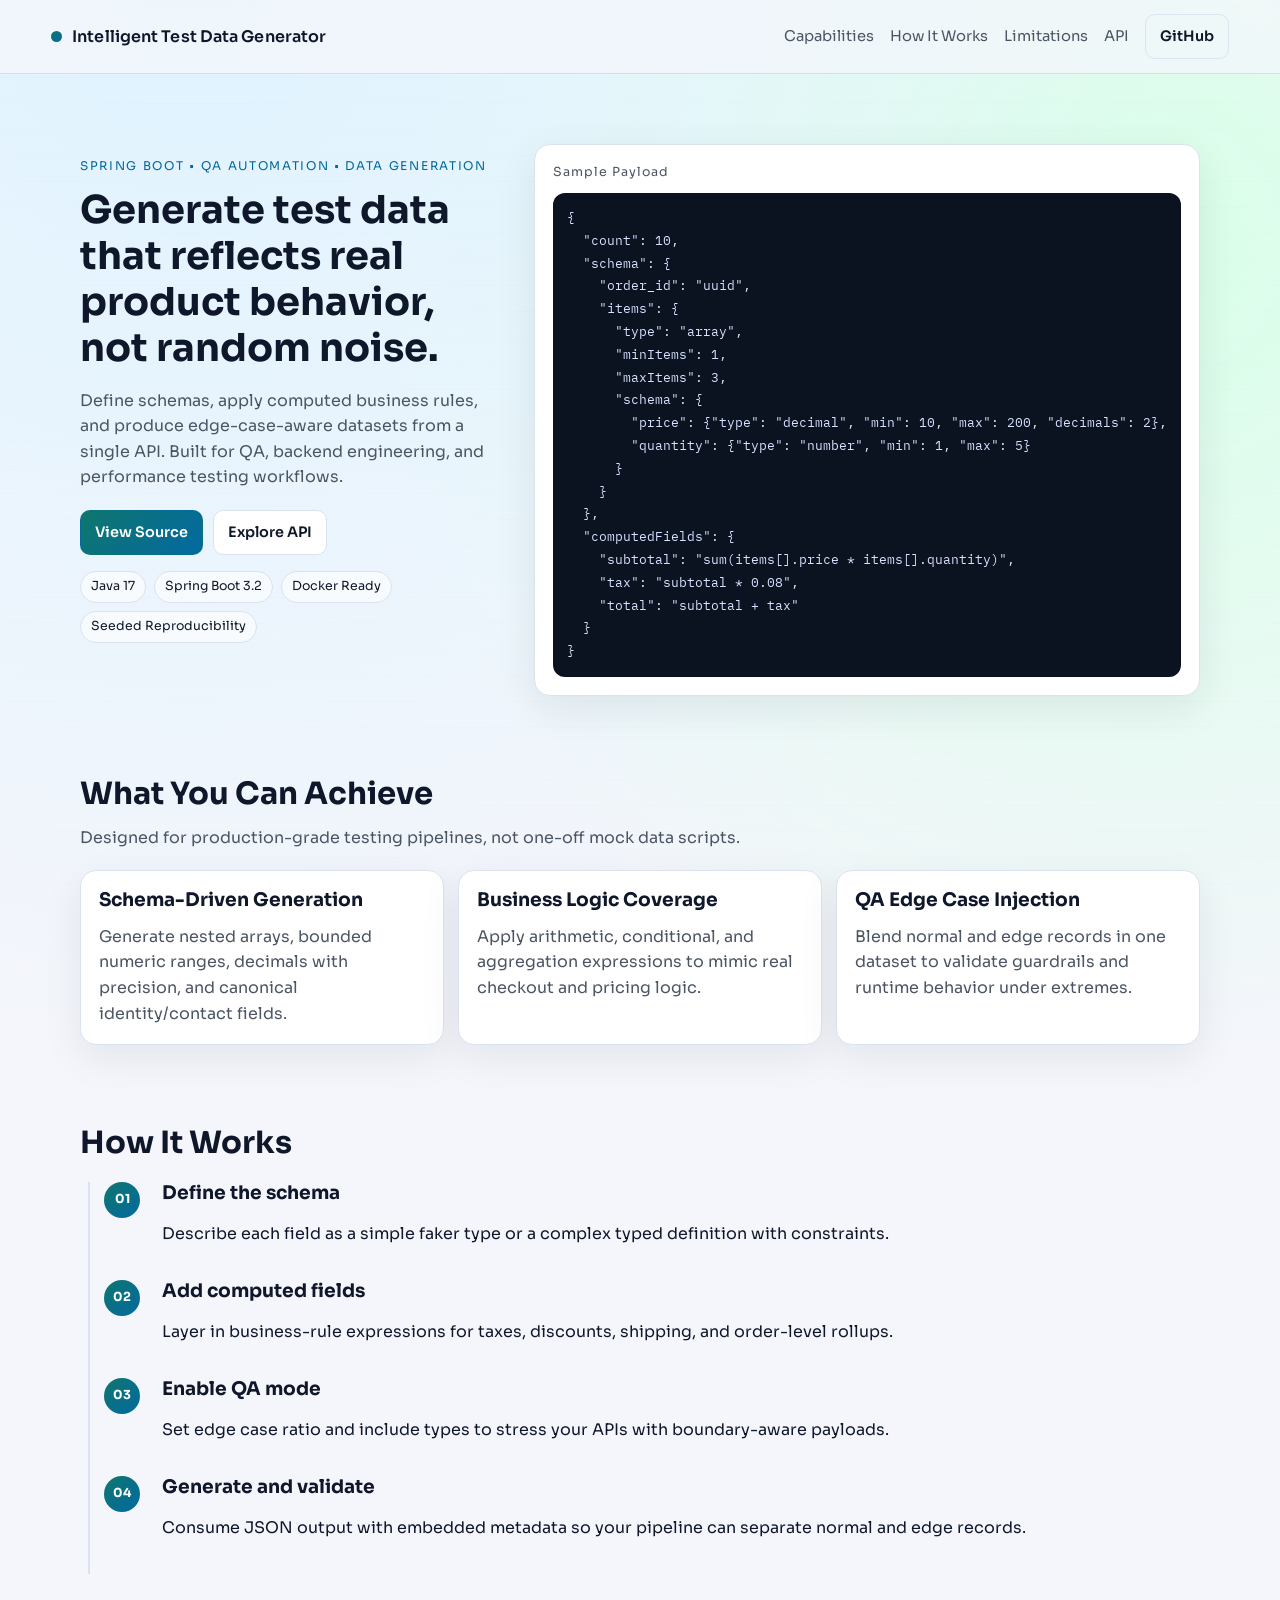
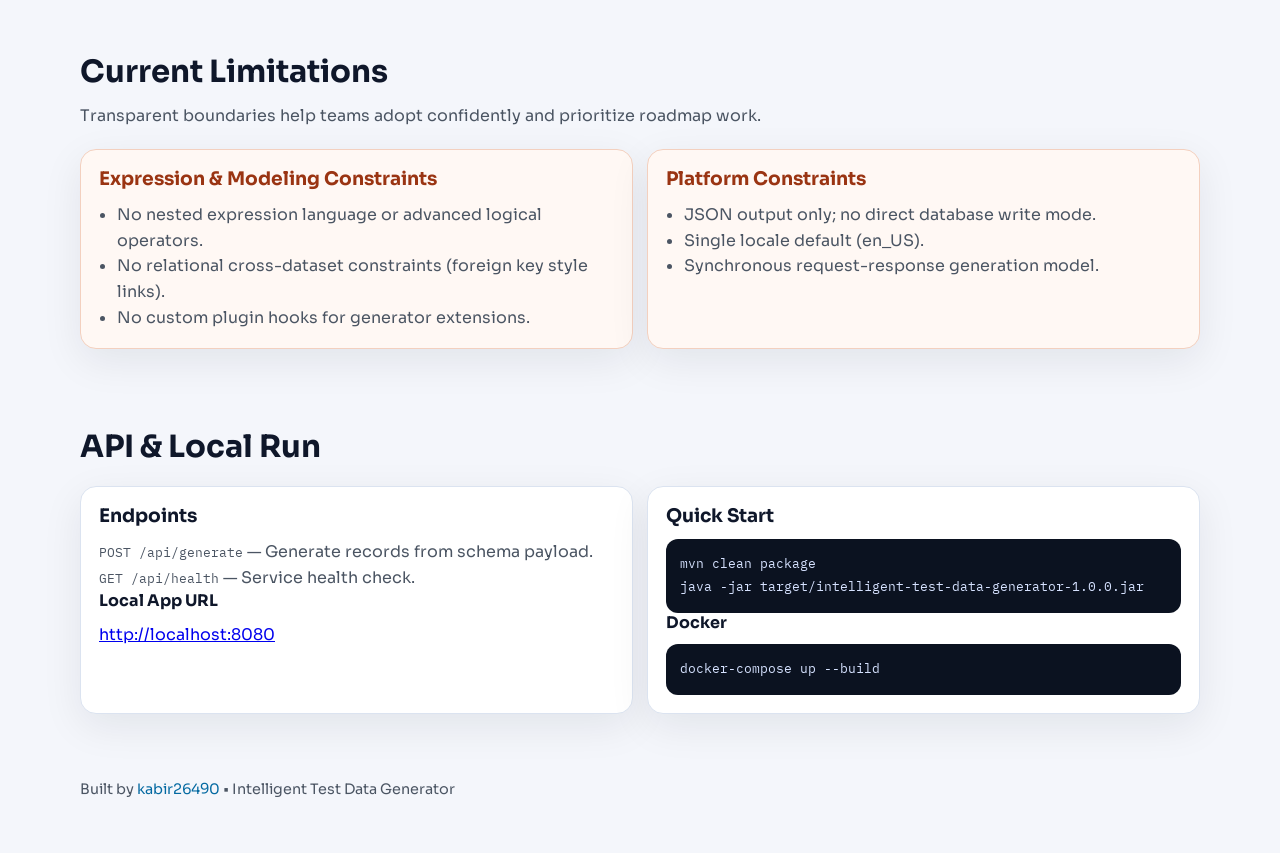
==== index.html @ 9f56e6c8 "Create premium GitHub Pages landing with modern navigation, capability framing, and API-focused UX" ====
<!doctype html>
<html lang="en">
<head>
  <meta charset="UTF-8" />
  <meta name="viewport" content="width=device-width, initial-scale=1.0" />
  <meta name="description" content="Intelligent Test Data Generator - Generate realistic QA datasets with computed fields and edge cases." />
  <title>Intelligent Test Data Generator</title>
  <link rel="preconnect" href="https://fonts.googleapis.com" />
  <link rel="preconnect" href="https://fonts.gstatic.com" crossorigin />
  <link href="https://fonts.googleapis.com/css2?family=Sora:wght@400;500;600;700&family=IBM+Plex+Mono:wght@400;500&display=swap" rel="stylesheet" />
  <link rel="stylesheet" href="assets/styles.css" />
</head>
<body>
  <div class="ambient" aria-hidden="true"></div>

  <header class="topbar">
    <a class="brand" href="#home" aria-label="Go to top">
      <span class="brand-dot"></span>
      <span>Intelligent Test Data Generator</span>
    </a>
    <nav class="nav" aria-label="Primary navigation">
      <a href="#capabilities">Capabilities</a>
      <a href="#how">How It Works</a>
      <a href="#limitations">Limitations</a>
      <a href="#api">API</a>
    </nav>
    <a class="btn btn-ghost" href="https://github.com/kabir26490/intelligent-test-data-generator" target="_blank" rel="noreferrer">GitHub</a>
  </header>

  <main id="home">
    <section class="hero section container">
      <div class="hero-copy">
        <p class="eyebrow">SPRING BOOT • QA AUTOMATION • DATA GENERATION</p>
        <h1>Generate test data that reflects real product behavior, not random noise.</h1>
        <p class="lead">Define schemas, apply computed business rules, and produce edge-case-aware datasets from a single API. Built for QA, backend engineering, and performance testing workflows.</p>
        <div class="actions">
          <a class="btn btn-primary" href="https://github.com/kabir26490/intelligent-test-data-generator" target="_blank" rel="noreferrer">View Source</a>
          <a class="btn btn-secondary" href="#api">Explore API</a>
        </div>
        <div class="quick-meta">
          <span>Java 17</span>
          <span>Spring Boot 3.2</span>
          <span>Docker Ready</span>
          <span>Seeded Reproducibility</span>
        </div>
      </div>
      <div class="hero-card">
        <p class="card-label">Sample Payload</p>
        <pre><code>{
  "count": 10,
  "schema": {
    "order_id": "uuid",
    "items": {
      "type": "array",
      "minItems": 1,
      "maxItems": 3,
      "schema": {
        "price": {"type": "decimal", "min": 10, "max": 200, "decimals": 2},
        "quantity": {"type": "number", "min": 1, "max": 5}
      }
    }
  },
  "computedFields": {
    "subtotal": "sum(items[].price * items[].quantity)",
    "tax": "subtotal * 0.08",
    "total": "subtotal + tax"
  }
}</code></pre>
      </div>
    </section>

    <section id="capabilities" class="section container">
      <div class="section-head">
        <h2>What You Can Achieve</h2>
        <p>Designed for production-grade testing pipelines, not one-off mock data scripts.</p>
      </div>
      <div class="grid grid-3">
        <article class="panel">
          <h3>Schema-Driven Generation</h3>
          <p>Generate nested arrays, bounded numeric ranges, decimals with precision, and canonical identity/contact fields.</p>
        </article>
        <article class="panel">
          <h3>Business Logic Coverage</h3>
          <p>Apply arithmetic, conditional, and aggregation expressions to mimic real checkout and pricing logic.</p>
        </article>
        <article class="panel">
          <h3>QA Edge Case Injection</h3>
          <p>Blend normal and edge records in one dataset to validate guardrails and runtime behavior under extremes.</p>
        </article>
      </div>
    </section>

    <section id="how" class="section container">
      <div class="section-head">
        <h2>How It Works</h2>
      </div>
      <div class="timeline">
        <div class="step">
          <span>01</span>
          <div>
            <h3>Define the schema</h3>
            <p>Describe each field as a simple faker type or a complex typed definition with constraints.</p>
          </div>
        </div>
        <div class="step">
          <span>02</span>
          <div>
            <h3>Add computed fields</h3>
            <p>Layer in business-rule expressions for taxes, discounts, shipping, and order-level rollups.</p>
          </div>
        </div>
        <div class="step">
          <span>03</span>
          <div>
            <h3>Enable QA mode</h3>
            <p>Set edge case ratio and include types to stress your APIs with boundary-aware payloads.</p>
          </div>
        </div>
        <div class="step">
          <span>04</span>
          <div>
            <h3>Generate and validate</h3>
            <p>Consume JSON output with embedded metadata so your pipeline can separate normal and edge records.</p>
          </div>
        </div>
      </div>
    </section>

    <section id="limitations" class="section container">
      <div class="section-head">
        <h2>Current Limitations</h2>
        <p>Transparent boundaries help teams adopt confidently and prioritize roadmap work.</p>
      </div>
      <div class="grid grid-2">
        <article class="panel panel-warn">
          <h3>Expression & Modeling Constraints</h3>
          <ul>
            <li>No nested expression language or advanced logical operators.</li>
            <li>No relational cross-dataset constraints (foreign key style links).</li>
            <li>No custom plugin hooks for generator extensions.</li>
          </ul>
        </article>
        <article class="panel panel-warn">
          <h3>Platform Constraints</h3>
          <ul>
            <li>JSON output only; no direct database write mode.</li>
            <li>Single locale default (en_US).</li>
            <li>Synchronous request-response generation model.</li>
          </ul>
        </article>
      </div>
    </section>

    <section id="api" class="section container">
      <div class="section-head">
        <h2>API & Local Run</h2>
      </div>
      <div class="grid grid-2">
        <article class="panel">
          <h3>Endpoints</h3>
          <p><code>POST /api/generate</code> — Generate records from schema payload.</p>
          <p><code>GET /api/health</code> — Service health check.</p>
          <h4>Local App URL</h4>
          <p><a href="http://localhost:8080" target="_blank" rel="noreferrer">http://localhost:8080</a></p>
        </article>
        <article class="panel">
          <h3>Quick Start</h3>
          <pre><code>mvn clean package
java -jar target/intelligent-test-data-generator-1.0.0.jar</code></pre>
          <h4>Docker</h4>
          <pre><code>docker-compose up --build</code></pre>
        </article>
      </div>
    </section>
  </main>

  <footer class="footer container">
    <p>Built by <a href="https://github.com/kabir26490" target="_blank" rel="noreferrer">kabir26490</a> • Intelligent Test Data Generator</p>
  </footer>

  <script src="assets/app.js"></script>
</body>
</html>
---- assets/styles.css ----
:root {
  --bg: #f4f6fb;
  --text: #0f172a;
  --muted: #4b5563;
  --card: #ffffff;
  --line: #dbe3f0;
  --accent: #0f766e;
  --accent-2: #0369a1;
  --warn: #9a3412;
  --shadow: 0 12px 40px rgba(15, 23, 42, 0.08);
}

* {
  box-sizing: border-box;
}

html,
body {
  margin: 0;
  padding: 0;
}

body {
  font-family: "Sora", "Avenir Next", "Segoe UI", sans-serif;
  color: var(--text);
  background: radial-gradient(circle at 15% 0%, #dff3ff 0%, transparent 38%),
    radial-gradient(circle at 90% 10%, #d8ffe8 0%, transparent 32%),
    var(--bg);
  line-height: 1.6;
}

.ambient {
  position: fixed;
  inset: 0;
  pointer-events: none;
  background-image: linear-gradient(transparent 96%, rgba(15, 23, 42, 0.03) 96%);
  background-size: 100% 26px;
  opacity: 0.3;
}

.container {
  width: min(1120px, 92vw);
  margin: 0 auto;
}

.topbar {
  position: sticky;
  top: 0;
  z-index: 50;
  display: grid;
  grid-template-columns: 1fr auto auto;
  align-items: center;
  gap: 16px;
  padding: 14px 4vw;
  backdrop-filter: blur(10px);
  background: rgba(244, 246, 251, 0.78);
  border-bottom: 1px solid rgba(148, 163, 184, 0.28);
}

.brand {
  display: inline-flex;
  align-items: center;
  gap: 10px;
  text-decoration: none;
  color: var(--text);
  font-weight: 600;
  letter-spacing: 0.1px;
}

.brand-dot {
  width: 11px;
  height: 11px;
  border-radius: 50%;
  background: linear-gradient(135deg, var(--accent), var(--accent-2));
}

.nav {
  display: inline-flex;
  gap: 16px;
}

.nav a {
  text-decoration: none;
  color: var(--muted);
  font-size: 0.92rem;
}

.nav a:hover {
  color: var(--text);
}

.section {
  padding: 70px 0 10px;
}

.hero {
  display: grid;
  grid-template-columns: 1.1fr 0.9fr;
  gap: 28px;
  align-items: start;
}

.eyebrow {
  display: inline-block;
  font-size: 0.75rem;
  letter-spacing: 0.14em;
  color: var(--accent-2);
  margin-bottom: 12px;
}

h1,
h2,
h3,
h4 {
  margin: 0 0 12px;
  line-height: 1.2;
}

h1 {
  font-size: clamp(1.85rem, 3vw, 3rem);
}

h2 {
  font-size: clamp(1.4rem, 2.4vw, 2.1rem);
}

.lead {
  color: var(--muted);
  margin-bottom: 20px;
}

.actions {
  display: flex;
  flex-wrap: wrap;
  gap: 10px;
  margin-bottom: 16px;
}

.quick-meta {
  display: flex;
  flex-wrap: wrap;
  gap: 8px;
}

.quick-meta span {
  font-size: 0.78rem;
  border: 1px solid var(--line);
  border-radius: 999px;
  padding: 5px 10px;
  background: rgba(255, 255, 255, 0.65);
}

.hero-card,
.panel {
  background: var(--card);
  border: 1px solid var(--line);
  border-radius: 16px;
  box-shadow: var(--shadow);
}

.hero-card {
  padding: 18px;
}

.card-label {
  margin: 0 0 10px;
  font-size: 0.78rem;
  color: var(--muted);
  letter-spacing: 0.08em;
}

pre {
  margin: 0;
  overflow: auto;
  border-radius: 12px;
  padding: 14px;
  background: #0b1220;
  color: #d6e2ff;
}

code {
  font-family: "IBM Plex Mono", "SFMono-Regular", Menlo, monospace;
  font-size: 0.84rem;
}

.section-head {
  margin-bottom: 20px;
}

.section-head p {
  color: var(--muted);
  margin: 0;
}

.grid {
  display: grid;
  gap: 14px;
}

.grid-3 {
  grid-template-columns: repeat(3, minmax(0, 1fr));
}

.grid-2 {
  grid-template-columns: repeat(2, minmax(0, 1fr));
}

.panel {
  padding: 18px;
}

.panel p {
  margin: 0;
  color: var(--muted);
}

.panel ul {
  margin: 0;
  padding-left: 18px;
  color: var(--muted);
}

.panel-warn {
  border-color: #f3d0bf;
  background: #fff8f4;
}

.panel-warn h3 {
  color: var(--warn);
}

.timeline {
  border-left: 2px solid var(--line);
  margin-left: 8px;
}

.step {
  display: grid;
  grid-template-columns: 46px 1fr;
  gap: 12px;
  padding: 0 0 18px 14px;
  position: relative;
}

.step span {
  width: 36px;
  height: 36px;
  border-radius: 50%;
  display: grid;
  place-items: center;
  font-size: 0.78rem;
  font-weight: 700;
  color: #fff;
  background: linear-gradient(135deg, var(--accent), var(--accent-2));
}

.btn {
  text-decoration: none;
  border-radius: 10px;
  border: 1px solid transparent;
  font-weight: 600;
  font-size: 0.9rem;
  padding: 10px 14px;
  cursor: pointer;
}

.btn-primary {
  background: linear-gradient(135deg, var(--accent), var(--accent-2));
  color: #fff;
}

.btn-secondary {
  background: #fff;
  color: var(--text);
  border-color: var(--line);
}

.btn-ghost {
  background: transparent;
  border-color: var(--line);
  color: var(--text);
}

.footer {
  padding: 40px 0 60px;
  color: var(--muted);
  font-size: 0.9rem;
}

.footer a {
  color: var(--accent-2);
  text-decoration: none;
}

@media (max-width: 980px) {
  .topbar {
    grid-template-columns: 1fr;
    gap: 10px;
    justify-items: start;
    padding: 12px 4vw;
  }

  .hero,
  .grid-3,
  .grid-2 {
    grid-template-columns: 1fr;
  }

  .section {
    padding-top: 56px;
  }
}
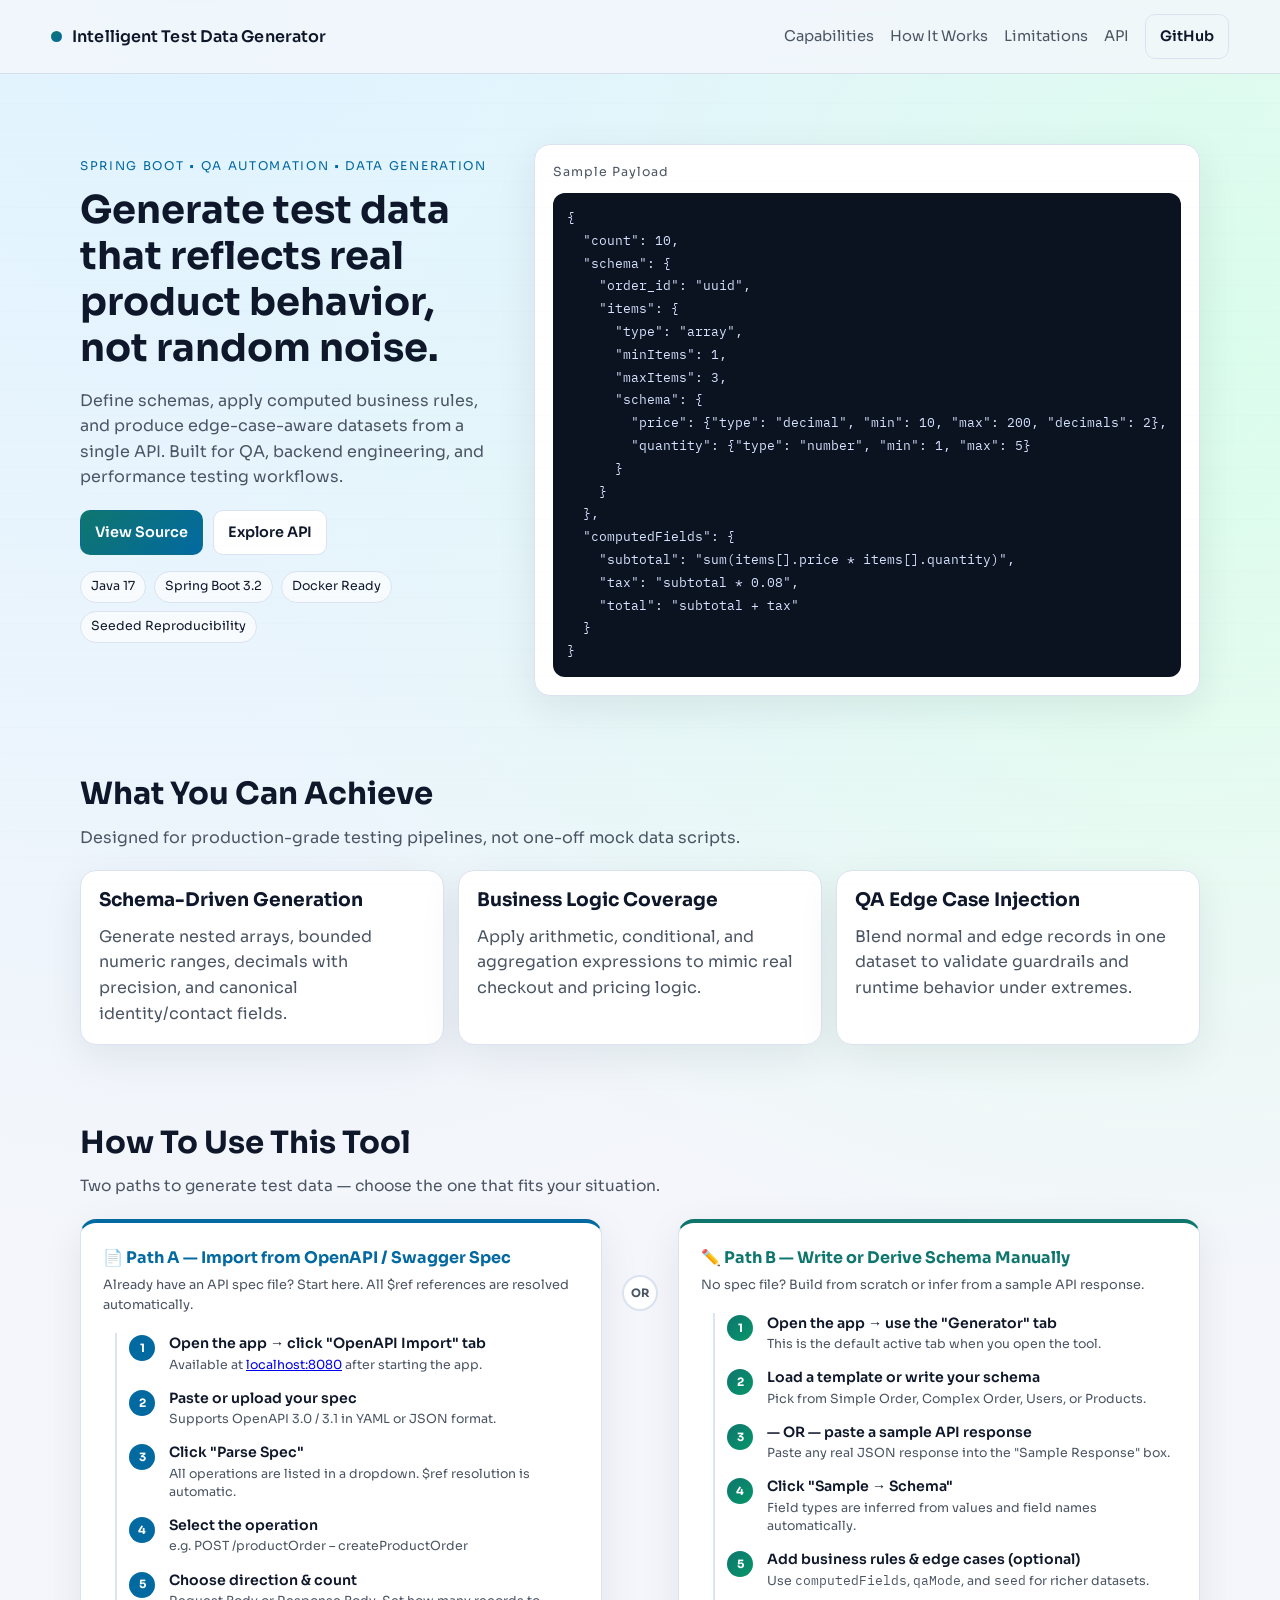
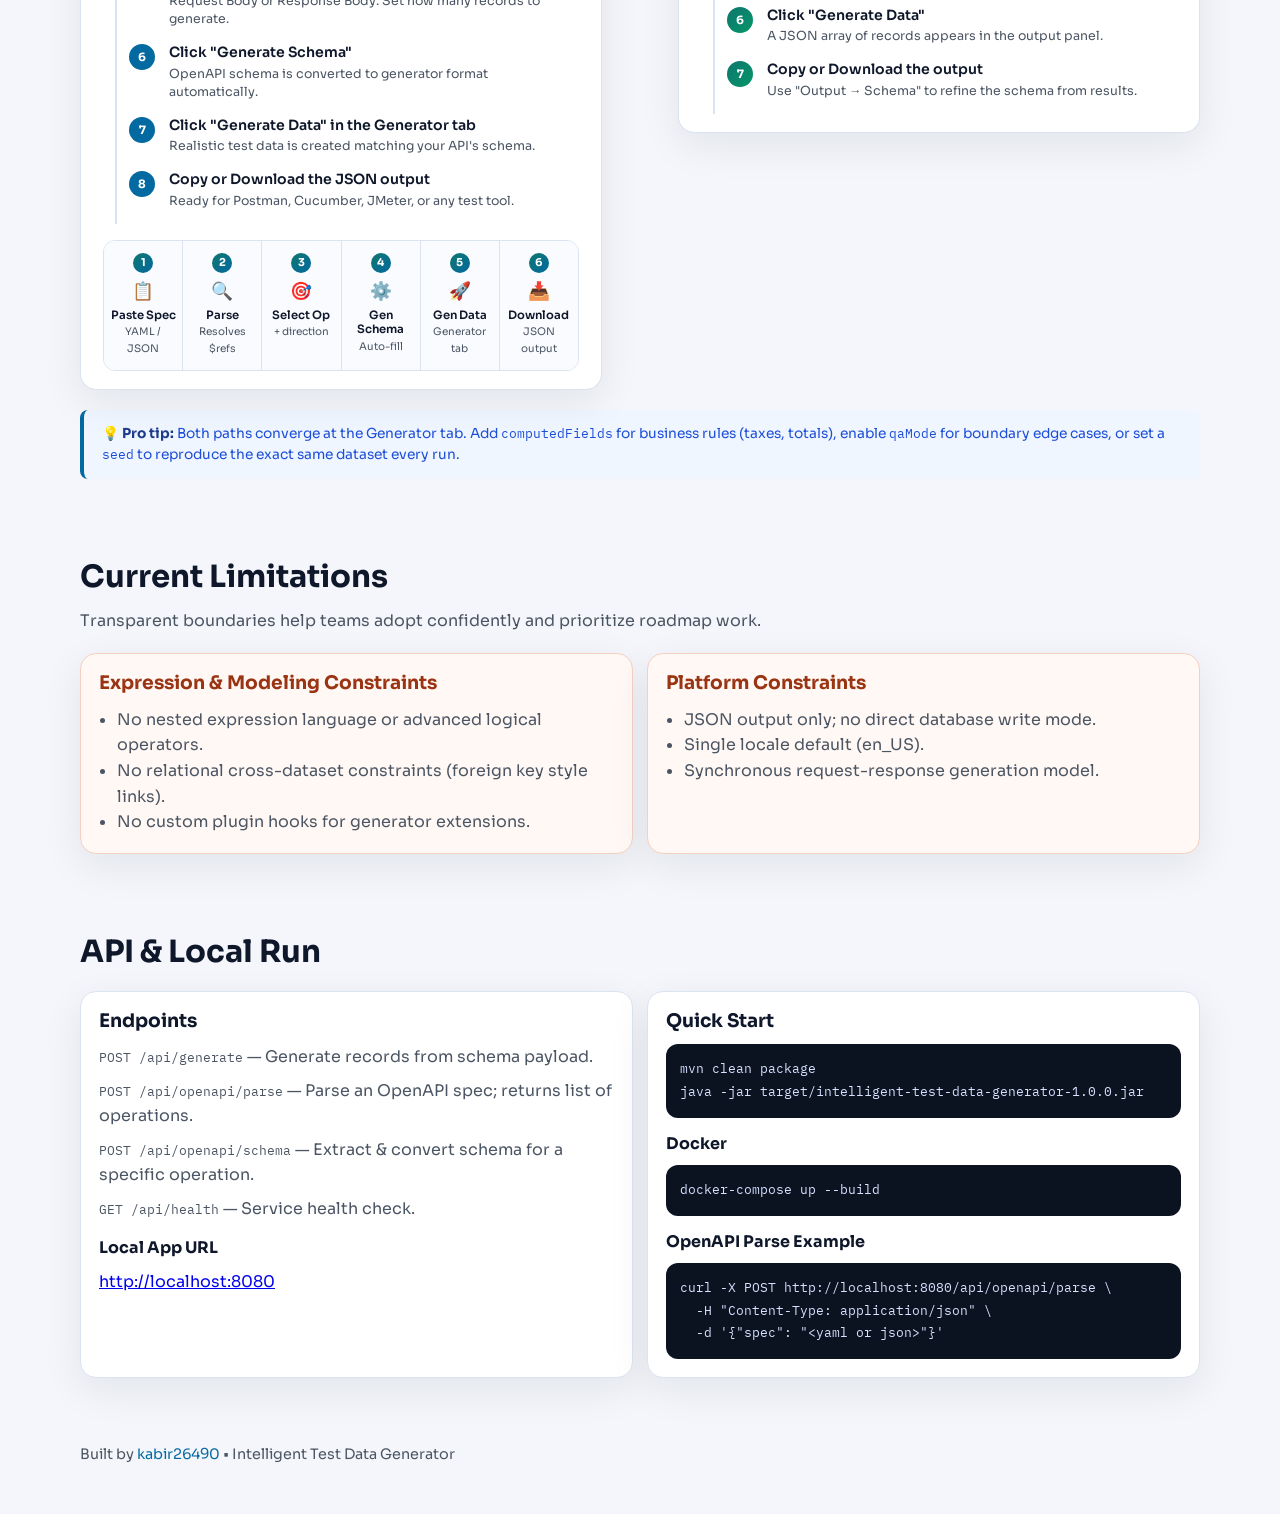
==== commit 7fd3e443: "Update GitHub Pages: add two-path workflow guide and OpenAPI endpoints - Replace simple 4-step timel" ====
--- a/index.html
+++ b/index.html
@@ -92,37 +92,151 @@
 
     <section id="how" class="section container">
       <div class="section-head">
-        <h2>How It Works</h2>
-      </div>
-      <div class="timeline">
-        <div class="step">
-          <span>01</span>
-          <div>
-            <h3>Define the schema</h3>
-            <p>Describe each field as a simple faker type or a complex typed definition with constraints.</p>
+        <h2>How To Use This Tool</h2>
+        <p class="workflow-intro">Two paths to generate test data — choose the one that fits your situation.</p>
+      </div>
+
+      <div class="workflow-paths">
+
+        <!-- Path A: OpenAPI Import -->
+        <div class="workflow-path path-openapi">
+          <p class="workflow-path-title">📄 Path A — Import from OpenAPI / Swagger Spec</p>
+          <p class="workflow-path-subtitle">Already have an API spec file? Start here. All $ref references are resolved automatically.</p>
+          <ol class="wf-steps">
+            <li class="wf-step">
+              <span class="wf-num">1</span>
+              <span class="wf-body">
+                <strong>Open the app → click "OpenAPI Import" tab</strong>
+                <span class="wf-note">Available at <a href="http://localhost:8080" target="_blank" rel="noreferrer">localhost:8080</a> after starting the app.</span>
+              </span>
+            </li>
+            <li class="wf-step">
+              <span class="wf-num">2</span>
+              <span class="wf-body">
+                <strong>Paste or upload your spec</strong>
+                <span class="wf-note">Supports OpenAPI 3.0 / 3.1 in YAML or JSON format.</span>
+              </span>
+            </li>
+            <li class="wf-step">
+              <span class="wf-num">3</span>
+              <span class="wf-body">
+                <strong>Click "Parse Spec"</strong>
+                <span class="wf-note">All operations are listed in a dropdown. $ref resolution is automatic.</span>
+              </span>
+            </li>
+            <li class="wf-step">
+              <span class="wf-num">4</span>
+              <span class="wf-body">
+                <strong>Select the operation</strong>
+                <span class="wf-note">e.g. POST /productOrder – createProductOrder</span>
+              </span>
+            </li>
+            <li class="wf-step">
+              <span class="wf-num">5</span>
+              <span class="wf-body">
+                <strong>Choose direction &amp; count</strong>
+                <span class="wf-note">Request Body or Response Body. Set how many records to generate.</span>
+              </span>
+            </li>
+            <li class="wf-step">
+              <span class="wf-num">6</span>
+              <span class="wf-body">
+                <strong>Click "Generate Schema"</strong>
+                <span class="wf-note">OpenAPI schema is converted to generator format automatically.</span>
+              </span>
+            </li>
+            <li class="wf-step">
+              <span class="wf-num">7</span>
+              <span class="wf-body">
+                <strong>Click "Generate Data" in the Generator tab</strong>
+                <span class="wf-note">Realistic test data is created matching your API's schema.</span>
+              </span>
+            </li>
+            <li class="wf-step">
+              <span class="wf-num">8</span>
+              <span class="wf-body">
+                <strong>Copy or Download the JSON output</strong>
+                <span class="wf-note">Ready for Postman, Cucumber, JMeter, or any test tool.</span>
+              </span>
+            </li>
+          </ol>
+
+          <!-- Mini hint bar -->
+          <div class="mini-flow">
+            <div class="mf-step"><div class="mf-num">1</div><div class="mf-icon">📋</div><div class="mf-label">Paste Spec</div><div class="mf-sub">YAML / JSON</div></div>
+            <div class="mf-step"><div class="mf-num">2</div><div class="mf-icon">🔍</div><div class="mf-label">Parse</div><div class="mf-sub">Resolves $refs</div></div>
+            <div class="mf-step"><div class="mf-num">3</div><div class="mf-icon">🎯</div><div class="mf-label">Select Op</div><div class="mf-sub">+ direction</div></div>
+            <div class="mf-step"><div class="mf-num">4</div><div class="mf-icon">⚙️</div><div class="mf-label">Gen Schema</div><div class="mf-sub">Auto-fill</div></div>
+            <div class="mf-step"><div class="mf-num">5</div><div class="mf-icon">🚀</div><div class="mf-label">Gen Data</div><div class="mf-sub">Generator tab</div></div>
+            <div class="mf-step"><div class="mf-num">6</div><div class="mf-icon">📥</div><div class="mf-label">Download</div><div class="mf-sub">JSON output</div></div>
           </div>
         </div>
-        <div class="step">
-          <span>02</span>
-          <div>
-            <h3>Add computed fields</h3>
-            <p>Layer in business-rule expressions for taxes, discounts, shipping, and order-level rollups.</p>
-          </div>
-        </div>
-        <div class="step">
-          <span>03</span>
-          <div>
-            <h3>Enable QA mode</h3>
-            <p>Set edge case ratio and include types to stress your APIs with boundary-aware payloads.</p>
-          </div>
-        </div>
-        <div class="step">
-          <span>04</span>
-          <div>
-            <h3>Generate and validate</h3>
-            <p>Consume JSON output with embedded metadata so your pipeline can separate normal and edge records.</p>
-          </div>
-        </div>
+
+        <!-- OR divider -->
+        <div class="workflow-or">
+          <div class="or-pill">OR</div>
+        </div>
+
+        <!-- Path B: Manual -->
+        <div class="workflow-path path-manual">
+          <p class="workflow-path-title">✏️ Path B — Write or Derive Schema Manually</p>
+          <p class="workflow-path-subtitle">No spec file? Build from scratch or infer from a sample API response.</p>
+          <ol class="wf-steps">
+            <li class="wf-step">
+              <span class="wf-num">1</span>
+              <span class="wf-body">
+                <strong>Open the app → use the "Generator" tab</strong>
+                <span class="wf-note">This is the default active tab when you open the tool.</span>
+              </span>
+            </li>
+            <li class="wf-step">
+              <span class="wf-num">2</span>
+              <span class="wf-body">
+                <strong>Load a template or write your schema</strong>
+                <span class="wf-note">Pick from Simple Order, Complex Order, Users, or Products.</span>
+              </span>
+            </li>
+            <li class="wf-step">
+              <span class="wf-num">3</span>
+              <span class="wf-body">
+                <strong>— OR — paste a sample API response</strong>
+                <span class="wf-note">Paste any real JSON response into the "Sample Response" box.</span>
+              </span>
+            </li>
+            <li class="wf-step">
+              <span class="wf-num">4</span>
+              <span class="wf-body">
+                <strong>Click "Sample → Schema"</strong>
+                <span class="wf-note">Field types are inferred from values and field names automatically.</span>
+              </span>
+            </li>
+            <li class="wf-step">
+              <span class="wf-num">5</span>
+              <span class="wf-body">
+                <strong>Add business rules &amp; edge cases (optional)</strong>
+                <span class="wf-note">Use <code>computedFields</code>, <code>qaMode</code>, and <code>seed</code> for richer datasets.</span>
+              </span>
+            </li>
+            <li class="wf-step">
+              <span class="wf-num">6</span>
+              <span class="wf-body">
+                <strong>Click "Generate Data"</strong>
+                <span class="wf-note">A JSON array of records appears in the output panel.</span>
+              </span>
+            </li>
+            <li class="wf-step">
+              <span class="wf-num">7</span>
+              <span class="wf-body">
+                <strong>Copy or Download the output</strong>
+                <span class="wf-note">Use "Output → Schema" to refine the schema from results.</span>
+              </span>
+            </li>
+          </ol>
+        </div>
+      </div>
+
+      <div class="workflow-tip">
+        💡 <strong>Pro tip:</strong> Both paths converge at the Generator tab. Add <code>computedFields</code> for business rules (taxes, totals), enable <code>qaMode</code> for boundary edge cases, or set a <code>seed</code> to reproduce the exact same dataset every run.
       </div>
     </section>
 
@@ -153,22 +267,28 @@
 
     <section id="api" class="section container">
       <div class="section-head">
-        <h2>API & Local Run</h2>
+        <h2>API &amp; Local Run</h2>
       </div>
       <div class="grid grid-2">
         <article class="panel">
           <h3>Endpoints</h3>
           <p><code>POST /api/generate</code> — Generate records from schema payload.</p>
-          <p><code>GET /api/health</code> — Service health check.</p>
-          <h4>Local App URL</h4>
+          <p style="margin-top:8px"><code>POST /api/openapi/parse</code> — Parse an OpenAPI spec; returns list of operations.</p>
+          <p style="margin-top:8px"><code>POST /api/openapi/schema</code> — Extract &amp; convert schema for a specific operation.</p>
+          <p style="margin-top:8px"><code>GET /api/health</code> — Service health check.</p>
+          <h4 style="margin-top:16px">Local App URL</h4>
           <p><a href="http://localhost:8080" target="_blank" rel="noreferrer">http://localhost:8080</a></p>
         </article>
         <article class="panel">
           <h3>Quick Start</h3>
           <pre><code>mvn clean package
 java -jar target/intelligent-test-data-generator-1.0.0.jar</code></pre>
-          <h4>Docker</h4>
+          <h4 style="margin-top:16px">Docker</h4>
           <pre><code>docker-compose up --build</code></pre>
+          <h4 style="margin-top:16px">OpenAPI Parse Example</h4>
+          <pre><code>curl -X POST http://localhost:8080/api/openapi/parse \
+  -H "Content-Type: application/json" \
+  -d '{"spec": "&lt;yaml or json&gt;"}'</code></pre>
         </article>
       </div>
     </section>
--- a/assets/styles.css
+++ b/assets/styles.css
@@ -20,6 +20,10 @@
   padding: 0;
 }
 
+html {
+  scroll-behavior: smooth;
+}
+
 body {
   font-family: "Sora", "Avenir Next", "Segoe UI", sans-serif;
   color: var(--text);
@@ -91,6 +95,7 @@
 
 .section {
   padding: 70px 0 10px;
+  scroll-margin-top: 96px;
 }
 
 .hero {
@@ -292,6 +297,168 @@
   text-decoration: none;
 }
 
+/* ── Two-path workflow ───────────────────────────────────── */
+.workflow-intro {
+  color: var(--muted);
+  margin: 0 0 28px;
+  font-size: 0.97rem;
+}
+
+.workflow-paths {
+  display: grid;
+  grid-template-columns: 1fr 44px 1fr;
+  gap: 16px;
+  align-items: start;
+}
+
+.workflow-path {
+  background: var(--card);
+  border: 1px solid var(--line);
+  border-radius: 16px;
+  padding: 22px 22px 18px;
+  box-shadow: var(--shadow);
+}
+
+.workflow-path.path-openapi {
+  border-top: 4px solid var(--accent-2);
+}
+
+.workflow-path.path-manual {
+  border-top: 4px solid var(--accent);
+}
+
+.workflow-path-title {
+  font-size: 1rem;
+  font-weight: 700;
+  margin: 0 0 4px;
+}
+
+.path-openapi .workflow-path-title { color: var(--accent-2); }
+.path-manual  .workflow-path-title { color: var(--accent); }
+
+.workflow-path-subtitle {
+  font-size: 0.8rem;
+  color: var(--muted);
+  margin: 0 0 18px;
+}
+
+.wf-steps {
+  list-style: none;
+  margin: 0;
+  padding: 0;
+  border-left: 2px solid var(--line);
+  margin-left: 12px;
+}
+
+.wf-step {
+  display: grid;
+  grid-template-columns: 30px 1fr;
+  gap: 10px;
+  padding: 0 0 14px 12px;
+  position: relative;
+}
+
+.wf-num {
+  width: 26px;
+  height: 26px;
+  border-radius: 50%;
+  display: grid;
+  place-items: center;
+  font-size: 0.72rem;
+  font-weight: 700;
+  color: #fff;
+  flex-shrink: 0;
+  margin-top: 2px;
+}
+
+.path-openapi .wf-num { background: linear-gradient(135deg, var(--accent-2), #0369a1); }
+.path-manual  .wf-num { background: linear-gradient(135deg, var(--accent), #059669); }
+
+.wf-body {
+  font-size: 0.88rem;
+  line-height: 1.45;
+  color: var(--text);
+}
+
+.wf-body strong { font-weight: 600; }
+
+.wf-note {
+  display: block;
+  font-size: 0.78rem;
+  color: var(--muted);
+  margin-top: 2px;
+}
+
+.workflow-or {
+  display: flex;
+  align-items: flex-start;
+  justify-content: center;
+  padding-top: 56px;
+}
+
+.or-pill {
+  width: 36px;
+  height: 36px;
+  border-radius: 50%;
+  border: 2px solid var(--line);
+  background: var(--card);
+  display: grid;
+  place-items: center;
+  font-size: 0.72rem;
+  font-weight: 700;
+  color: var(--muted);
+}
+
+.workflow-tip {
+  margin-top: 20px;
+  padding: 13px 18px;
+  background: #eff6ff;
+  border-left: 4px solid var(--accent-2);
+  border-radius: 8px;
+  font-size: 0.86rem;
+  color: #1d4ed8;
+  line-height: 1.5;
+}
+
+.workflow-tip strong { color: #1e3a8a; }
+
+/* ── Mini step bar (used in feature section) ─────────────── */
+.mini-flow {
+  display: flex;
+  gap: 0;
+  border: 1px solid var(--line);
+  border-radius: 12px;
+  overflow: hidden;
+  margin-top: 16px;
+}
+
+.mf-step {
+  flex: 1;
+  padding: 12px 6px;
+  text-align: center;
+  border-right: 1px solid var(--line);
+  background: #f9fbff;
+}
+
+.mf-step:last-child { border-right: none; }
+
+.mf-num {
+  width: 20px;
+  height: 20px;
+  border-radius: 50%;
+  background: linear-gradient(135deg, var(--accent), var(--accent-2));
+  color: #fff;
+  font-size: 0.68rem;
+  font-weight: 700;
+  display: grid;
+  place-items: center;
+  margin: 0 auto 4px;
+}
+
+.mf-icon { font-size: 1.1rem; margin-bottom: 3px; }
+.mf-label { font-size: 0.72rem; font-weight: 600; color: var(--text); line-height: 1.25; }
+.mf-sub   { font-size: 0.65rem; color: var(--muted); margin-top: 2px; }
+
 @media (max-width: 980px) {
   .topbar {
     grid-template-columns: 1fr;
@@ -309,4 +476,22 @@
   .section {
     padding-top: 56px;
   }
-}
+
+  .workflow-paths {
+    grid-template-columns: 1fr;
+  }
+
+  .workflow-or {
+    padding-top: 0;
+    justify-content: flex-start;
+  }
+
+  .mini-flow {
+    flex-wrap: wrap;
+  }
+
+  .mf-step {
+    flex: 0 0 33.33%;
+    border-bottom: 1px solid var(--line);
+  }
+}
